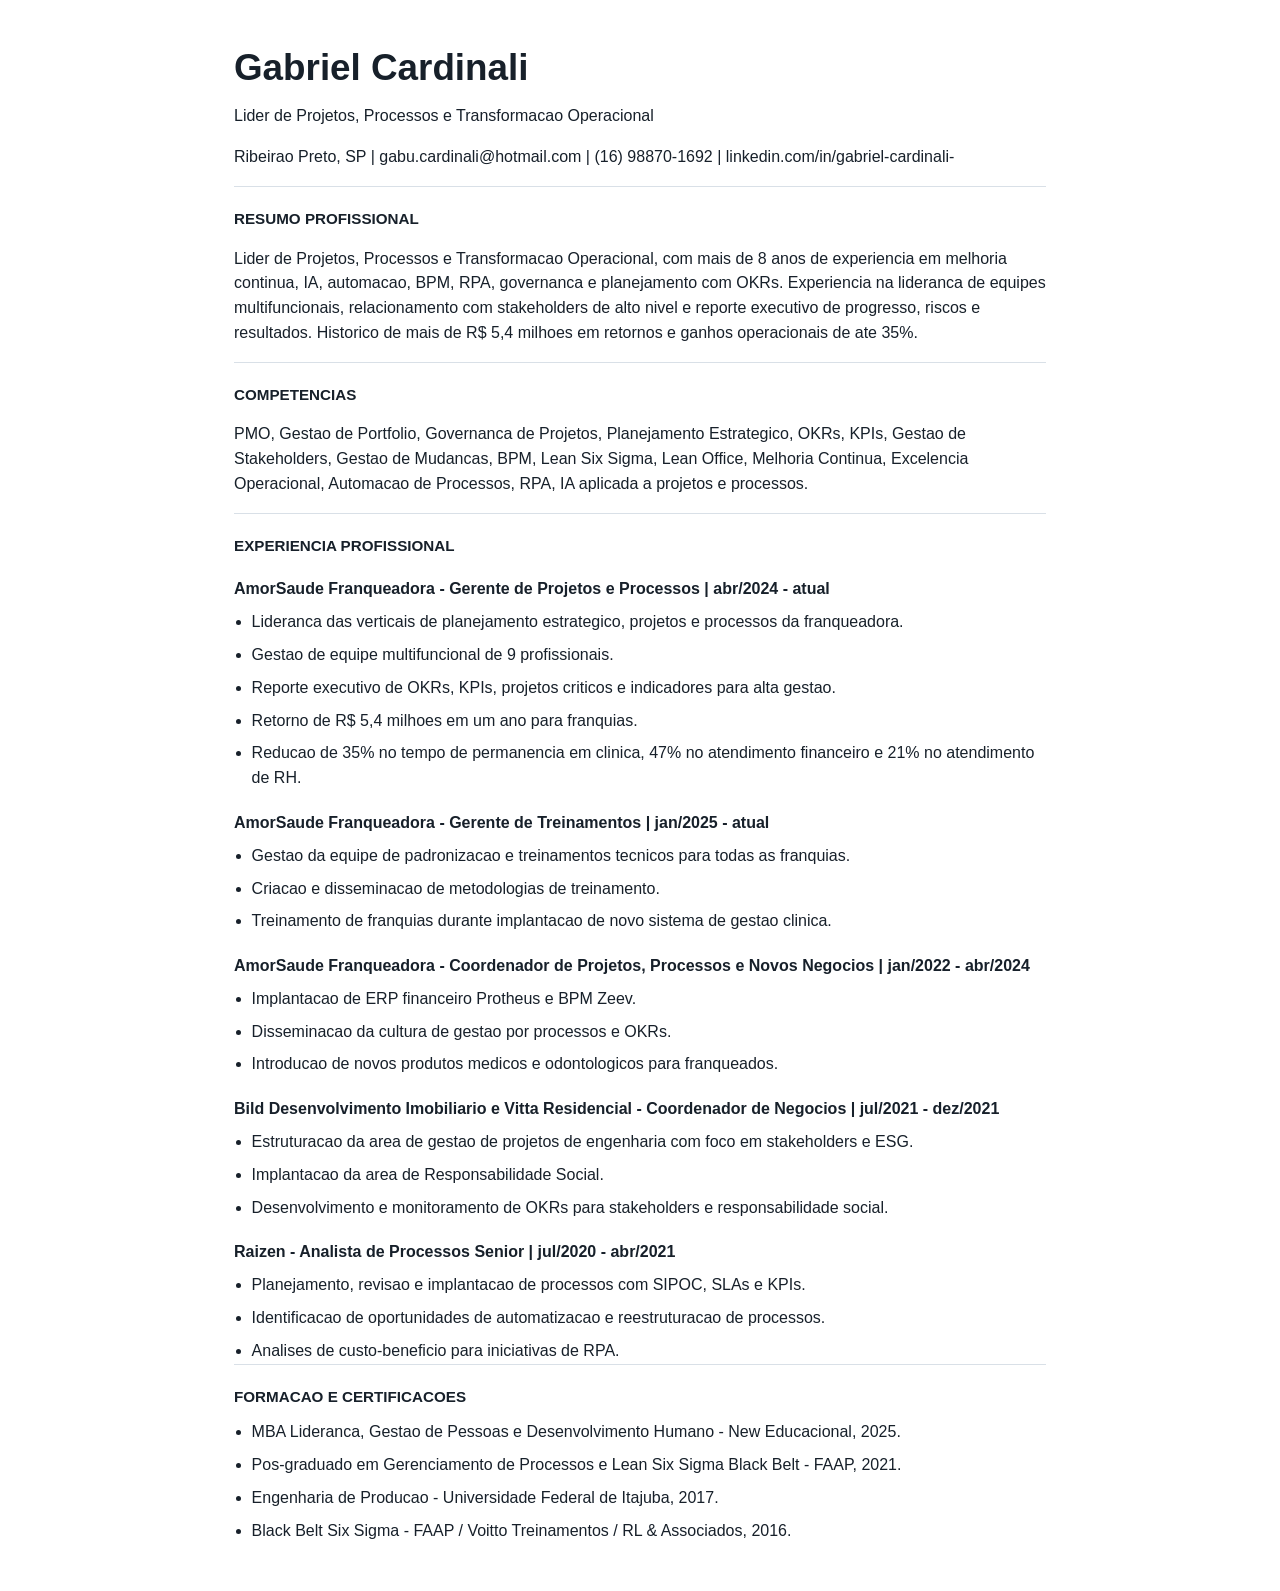
==== ats.html @ 2420775e "Add files via upload" ====
<!doctype html>
<html lang="pt-BR">
  <head>
    <meta charset="utf-8">
    <meta name="viewport" content="width=device-width, initial-scale=1">
    <title>Gabriel Cardinali | Curriculo ATS</title>
    <link rel="stylesheet" href="styles.css">
    <link rel="stylesheet" href="print.css" media="print">
  </head>
  <body class="ats-page">
    <main class="ats-document">
      <header>
        <h1>Gabriel Cardinali</h1>
        <p>Lider de Projetos, Processos e Transformacao Operacional</p>
        <p>Ribeirao Preto, SP | gabu.cardinali@hotmail.com | (16) 98870-1692 | linkedin.com/in/gabriel-cardinali-</p>
      </header>

      <section>
        <h2>Resumo profissional</h2>
        <p>
          Lider de Projetos, Processos e Transformacao Operacional, com mais de
          8 anos de experiencia em melhoria continua, IA, automacao, BPM, RPA,
          governanca e planejamento com OKRs. Experiencia na lideranca de equipes
          multifuncionais, relacionamento com stakeholders de alto nivel e reporte
          executivo de progresso, riscos e resultados. Historico de mais de R$ 5,4
          milhoes em retornos e ganhos operacionais de ate 35%.
        </p>
      </section>

      <section>
        <h2>Competencias</h2>
        <p>
          PMO, Gestao de Portfolio, Governanca de Projetos, Planejamento Estrategico,
          OKRs, KPIs, Gestao de Stakeholders, Gestao de Mudancas, BPM, Lean Six Sigma,
          Lean Office, Melhoria Continua, Excelencia Operacional, Automacao de Processos,
          RPA, IA aplicada a projetos e processos.
        </p>
      </section>

      <section>
        <h2>Experiencia profissional</h2>
        <h3>AmorSaude Franqueadora - Gerente de Projetos e Processos | abr/2024 - atual</h3>
        <ul>
          <li>Lideranca das verticais de planejamento estrategico, projetos e processos da franqueadora.</li>
          <li>Gestao de equipe multifuncional de 9 profissionais.</li>
          <li>Reporte executivo de OKRs, KPIs, projetos criticos e indicadores para alta gestao.</li>
          <li>Retorno de R$ 5,4 milhoes em um ano para franquias.</li>
          <li>Reducao de 35% no tempo de permanencia em clinica, 47% no atendimento financeiro e 21% no atendimento de RH.</li>
        </ul>

        <h3>AmorSaude Franqueadora - Gerente de Treinamentos | jan/2025 - atual</h3>
        <ul>
          <li>Gestao da equipe de padronizacao e treinamentos tecnicos para todas as franquias.</li>
          <li>Criacao e disseminacao de metodologias de treinamento.</li>
          <li>Treinamento de franquias durante implantacao de novo sistema de gestao clinica.</li>
        </ul>

        <h3>AmorSaude Franqueadora - Coordenador de Projetos, Processos e Novos Negocios | jan/2022 - abr/2024</h3>
        <ul>
          <li>Implantacao de ERP financeiro Protheus e BPM Zeev.</li>
          <li>Disseminacao da cultura de gestao por processos e OKRs.</li>
          <li>Introducao de novos produtos medicos e odontologicos para franqueados.</li>
        </ul>

        <h3>Bild Desenvolvimento Imobiliario e Vitta Residencial - Coordenador de Negocios | jul/2021 - dez/2021</h3>
        <ul>
          <li>Estruturacao da area de gestao de projetos de engenharia com foco em stakeholders e ESG.</li>
          <li>Implantacao da area de Responsabilidade Social.</li>
          <li>Desenvolvimento e monitoramento de OKRs para stakeholders e responsabilidade social.</li>
        </ul>

        <h3>Raizen - Analista de Processos Senior | jul/2020 - abr/2021</h3>
        <ul>
          <li>Planejamento, revisao e implantacao de processos com SIPOC, SLAs e KPIs.</li>
          <li>Identificacao de oportunidades de automatizacao e reestruturacao de processos.</li>
          <li>Analises de custo-beneficio para iniciativas de RPA.</li>
        </ul>
      </section>

      <section>
        <h2>Formacao e certificacoes</h2>
        <ul>
          <li>MBA Lideranca, Gestao de Pessoas e Desenvolvimento Humano - New Educacional, 2025.</li>
          <li>Pos-graduado em Gerenciamento de Processos e Lean Six Sigma Black Belt - FAAP, 2021.</li>
          <li>Engenharia de Producao - Universidade Federal de Itajuba, 2017.</li>
          <li>Black Belt Six Sigma - FAAP / Voitto Treinamentos / RL & Associados, 2016.</li>
        </ul>
      </section>
    </main>
  </body>
</html>
---- styles.css ----
:root {
  --ink: #17202a;
  --muted: #5d6874;
  --line: #d9e0e7;
  --paper: #f7f8f6;
  --surface: #ffffff;
  --accent: #0f766e;
  --accent-dark: #0c4a6e;
  --warm: #c48a32;
  --shadow: 0 18px 45px rgba(23, 32, 42, 0.12);
}

* {
  box-sizing: border-box;
}

html {
  scroll-behavior: smooth;
}

body {
  margin: 0;
  background: var(--paper);
  color: var(--ink);
  font-family: Arial, Helvetica, sans-serif;
  line-height: 1.55;
}

a {
  color: inherit;
  text-decoration-color: rgba(15, 118, 110, 0.35);
  text-underline-offset: 0.18em;
}

.hero {
  min-height: 92vh;
  padding: 24px clamp(20px, 4vw, 56px) 48px;
  background:
    linear-gradient(120deg, rgba(255, 255, 255, 0.94), rgba(255, 255, 255, 0.72)),
    repeating-linear-gradient(135deg, rgba(15, 118, 110, 0.08) 0 1px, transparent 1px 18px),
    var(--paper);
  border-bottom: 1px solid var(--line);
}

.topbar {
  display: flex;
  align-items: center;
  justify-content: space-between;
  max-width: 1180px;
  margin: 0 auto 64px;
}

.brand {
  display: grid;
  place-items: center;
  width: 44px;
  height: 44px;
  border: 1px solid var(--ink);
  font-weight: 700;
  text-decoration: none;
}

.nav-links {
  display: flex;
  gap: clamp(14px, 2vw, 28px);
  color: var(--muted);
  font-size: 0.92rem;
}

.nav-links a {
  text-decoration: none;
}

.hero-grid {
  display: grid;
  grid-template-columns: minmax(0, 1fr) minmax(280px, 390px);
  gap: clamp(28px, 5vw, 72px);
  align-items: end;
  max-width: 1180px;
  margin: 0 auto;
}

.eyebrow {
  margin: 0 0 12px;
  color: var(--accent-dark);
  font-size: 0.78rem;
  font-weight: 700;
  letter-spacing: 0;
  text-transform: uppercase;
}

h1,
h2,
h3,
p {
  overflow-wrap: anywhere;
}

h1 {
  max-width: 860px;
  margin: 0;
  font-size: clamp(3rem, 9vw, 7.2rem);
  line-height: 0.95;
  letter-spacing: 0;
}

.role {
  max-width: 780px;
  margin: 22px 0 0;
  font-size: clamp(1.25rem, 2.6vw, 2.25rem);
  line-height: 1.16;
  color: var(--ink);
}

.summary {
  max-width: 720px;
  margin: 22px 0 0;
  color: var(--muted);
  font-size: 1.08rem;
}

.hero-actions {
  display: flex;
  flex-wrap: wrap;
  gap: 12px;
  margin-top: 34px;
}

.button {
  display: inline-flex;
  align-items: center;
  justify-content: center;
  min-height: 44px;
  padding: 10px 16px;
  border: 1px solid var(--line);
  background: var(--surface);
  color: var(--ink);
  font-weight: 700;
  text-decoration: none;
}

.button.primary {
  background: var(--ink);
  border-color: var(--ink);
  color: #fff;
}

.executive-panel {
  padding: 28px;
  background: var(--surface);
  border: 1px solid var(--line);
  box-shadow: var(--shadow);
}

.panel-label {
  margin: 0 0 18px;
  color: var(--muted);
  font-size: 0.82rem;
  font-weight: 700;
  text-transform: uppercase;
}

.metric-stack {
  display: grid;
  gap: 18px;
}

.metric-stack div {
  padding-top: 18px;
  border-top: 1px solid var(--line);
}

.metric-stack strong {
  display: block;
  color: var(--accent);
  font-size: clamp(2rem, 5vw, 3.4rem);
  line-height: 1;
}

.metric-stack span {
  display: block;
  margin-top: 8px;
  color: var(--muted);
}

main {
  background: var(--surface);
}

.results-band,
.education-band {
  padding: 70px clamp(20px, 4vw, 56px);
}

.section-heading {
  max-width: 1180px;
  margin: 0 auto 26px;
}

.section-heading h2 {
  max-width: 820px;
  margin: 0;
  font-size: clamp(2rem, 4vw, 3.4rem);
  line-height: 1.06;
}

.section-heading.compact h2 {
  font-size: clamp(1.9rem, 3vw, 2.8rem);
}

.results-grid,
.education-grid {
  display: grid;
  grid-template-columns: repeat(4, minmax(0, 1fr));
  gap: 1px;
  max-width: 1180px;
  margin: 0 auto;
  background: var(--line);
  border: 1px solid var(--line);
}

.results-grid article,
.education-grid article {
  min-height: 160px;
  padding: 24px;
  background: var(--surface);
}

.results-grid span {
  display: block;
  color: var(--accent);
  font-size: clamp(1.7rem, 3vw, 2.5rem);
  font-weight: 800;
  line-height: 1;
}

.results-grid p,
.education-grid p {
  margin: 14px 0 0;
  color: var(--muted);
}

.content-grid {
  display: grid;
  grid-template-columns: 330px minmax(0, 1fr);
  gap: clamp(28px, 5vw, 70px);
  max-width: 1180px;
  margin: 0 auto;
  padding: 32px clamp(20px, 4vw, 56px) 76px;
}

.sidebar {
  align-self: start;
  position: sticky;
  top: 20px;
  display: grid;
  gap: 28px;
  padding: 28px;
  background: #f4f6f4;
  border: 1px solid var(--line);
}

.sidebar h2,
.ats-document h2 {
  margin: 0 0 12px;
  font-size: 0.95rem;
  text-transform: uppercase;
}

.sidebar p {
  margin: 0;
  color: var(--muted);
}

.plain-list {
  display: grid;
  gap: 8px;
  margin: 0;
  padding: 0;
  list-style: none;
  color: var(--muted);
}

.tag-list {
  display: flex;
  flex-wrap: wrap;
  gap: 8px;
}

.tag-list span {
  padding: 6px 9px;
  background: #fff;
  border: 1px solid var(--line);
  color: var(--ink);
  font-size: 0.86rem;
}

.timeline {
  display: grid;
  gap: 18px;
}

.job {
  padding: 28px 0;
  border-top: 1px solid var(--line);
}

.job-head {
  display: flex;
  align-items: start;
  justify-content: space-between;
  gap: 18px;
  margin-bottom: 16px;
}

.job h3,
.education-grid h3 {
  margin: 0;
  font-size: 1.2rem;
  line-height: 1.25;
}

.job-head p {
  margin: 6px 0 0;
  color: var(--muted);
}

.job-head span {
  flex: 0 0 auto;
  padding: 6px 10px;
  background: rgba(196, 138, 50, 0.12);
  color: #744c11;
  font-size: 0.82rem;
  font-weight: 700;
}

.job ul,
.ats-document ul {
  margin: 0;
  padding-left: 1.1rem;
}

.job li + li,
.ats-document li + li {
  margin-top: 8px;
}

.education-band {
  background: #f4f6f4;
  border-top: 1px solid var(--line);
}

.footer {
  display: flex;
  justify-content: space-between;
  gap: 16px;
  padding: 24px clamp(20px, 4vw, 56px);
  background: var(--ink);
  color: #fff;
}

.footer p {
  margin: 0;
}

.ats-page {
  background: #fff;
}

.ats-document {
  max-width: 860px;
  margin: 0 auto;
  padding: 48px 24px;
}

.ats-document h1 {
  font-size: 2.3rem;
  line-height: 1.1;
}

.ats-document h2 {
  padding-top: 20px;
  border-top: 1px solid var(--line);
}

.ats-document h3 {
  margin: 20px 0 8px;
  font-size: 1rem;
}

@media (max-width: 880px) {
  .hero {
    min-height: auto;
  }

  .topbar {
    align-items: flex-start;
    gap: 18px;
    margin-bottom: 44px;
  }

  .nav-links {
    flex-wrap: wrap;
    justify-content: flex-end;
  }

  .hero-grid,
  .content-grid {
    grid-template-columns: 1fr;
  }

  .sidebar {
    position: static;
  }

  .results-grid,
  .education-grid {
    grid-template-columns: repeat(2, minmax(0, 1fr));
  }
}

@media (max-width: 560px) {
  .topbar,
  .job-head,
  .footer {
    display: grid;
  }

  .nav-links {
    justify-content: start;
  }

  .results-grid,
  .education-grid {
    grid-template-columns: 1fr;
  }

  .hero-actions .button {
    width: 100%;
  }
}
---- print.css ----
@page {
  margin: 14mm;
}

* {
  box-shadow: none !important;
}

body {
  background: #fff !important;
  color: #111 !important;
  font-size: 10.5pt;
}

a {
  color: #111 !important;
  text-decoration: none;
}

.topbar,
.hero-actions,
.footer {
  display: none !important;
}

.hero {
  min-height: 0;
  padding: 0 0 10mm;
  background: #fff !important;
  border-bottom: 1px solid #bbb;
}

.hero-grid,
.content-grid,
.results-grid,
.education-grid {
  display: block;
  max-width: none;
  padding: 0;
  margin: 0;
  border: 0;
  background: #fff;
}

h1 {
  font-size: 28pt;
  line-height: 1;
}

.role {
  font-size: 15pt;
}

.summary,
.sidebar p,
.plain-list,
.job-head p,
.results-grid p,
.education-grid p {
  color: #222 !important;
}

.executive-panel,
.sidebar,
.results-grid article,
.education-grid article {
  padding: 0;
  border: 0;
  background: #fff;
}

.metric-stack,
.results-grid,
.education-grid {
  display: grid;
  grid-template-columns: repeat(2, 1fr);
  gap: 4mm;
}

.metric-stack div,
.job {
  break-inside: avoid;
  page-break-inside: avoid;
}

.results-band,
.education-band,
.content-grid {
  padding: 8mm 0 0;
}

.section-heading {
  margin: 0 0 4mm;
}

.section-heading h2 {
  font-size: 17pt;
}

.content-grid {
  display: block;
}

.sidebar {
  display: grid;
  grid-template-columns: repeat(2, 1fr);
  gap: 5mm;
  margin-bottom: 8mm;
}

.tag-list span,
.job-head span {
  border: 1px solid #bbb;
  background: #fff;
  color: #111;
}

.job {
  padding: 5mm 0;
}

.ats-document {
  max-width: none;
  padding: 0;
}
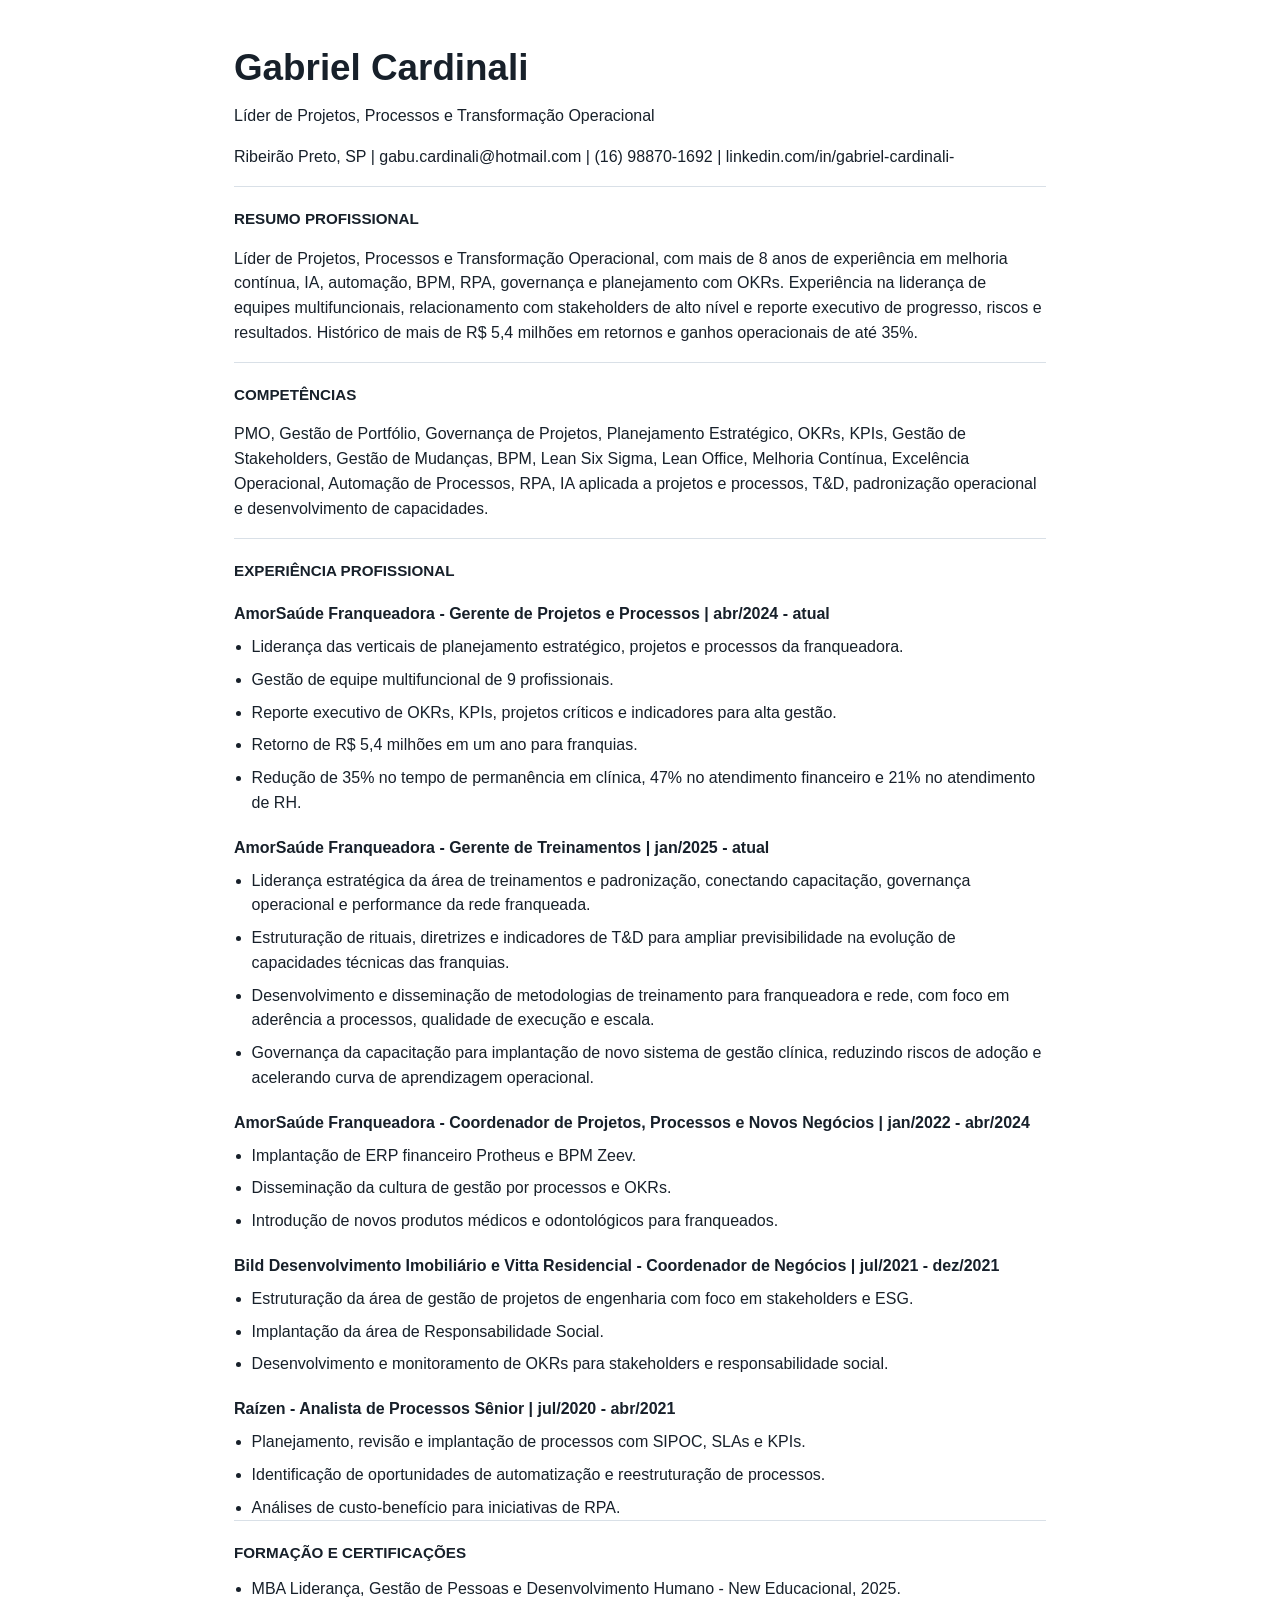
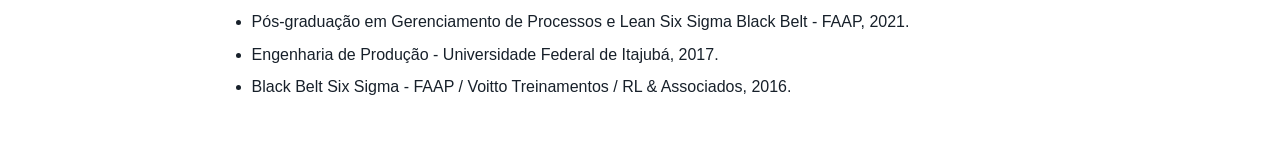
==== commit eddc1164: "Add files via upload" ====
--- a/ats.html
+++ b/ats.html
@@ -1,9 +1,13 @@
 <!doctype html>
 <html lang="pt-BR">
   <head>
-    <meta charset="utf-8">
-    <meta name="viewport" content="width=device-width, initial-scale=1">
-    <title>Gabriel Cardinali | Curriculo ATS</title>
+    <meta charset="UTF-8">
+    <meta name="viewport" content="width=device-width, initial-scale=1.0">
+    <title>Gabriel Cardinali | Currículo ATS</title>
+    <meta
+      name="description"
+      content="Versão ATS do currículo de Gabriel Cardinali, líder de Projetos, Processos, PMO, BPM, IA, RPA e Transformação Operacional."
+    >
     <link rel="stylesheet" href="styles.css">
     <link rel="stylesheet" href="print.css" media="print">
   </head>
@@ -11,79 +15,81 @@
     <main class="ats-document">
       <header>
         <h1>Gabriel Cardinali</h1>
-        <p>Lider de Projetos, Processos e Transformacao Operacional</p>
-        <p>Ribeirao Preto, SP | gabu.cardinali@hotmail.com | (16) 98870-1692 | linkedin.com/in/gabriel-cardinali-</p>
+        <p>Líder de Projetos, Processos e Transformação Operacional</p>
+        <p>Ribeirão Preto, SP | gabu.cardinali@hotmail.com | (16) 98870-1692 | linkedin.com/in/gabriel-cardinali-</p>
       </header>
 
       <section>
         <h2>Resumo profissional</h2>
         <p>
-          Lider de Projetos, Processos e Transformacao Operacional, com mais de
-          8 anos de experiencia em melhoria continua, IA, automacao, BPM, RPA,
-          governanca e planejamento com OKRs. Experiencia na lideranca de equipes
-          multifuncionais, relacionamento com stakeholders de alto nivel e reporte
-          executivo de progresso, riscos e resultados. Historico de mais de R$ 5,4
-          milhoes em retornos e ganhos operacionais de ate 35%.
+          Líder de Projetos, Processos e Transformação Operacional, com mais de
+          8 anos de experiência em melhoria contínua, IA, automação, BPM, RPA,
+          governança e planejamento com OKRs. Experiência na liderança de equipes
+          multifuncionais, relacionamento com stakeholders de alto nível e reporte
+          executivo de progresso, riscos e resultados. Histórico de mais de R$ 5,4
+          milhões em retornos e ganhos operacionais de até 35%.
         </p>
       </section>
 
       <section>
-        <h2>Competencias</h2>
+        <h2>Competências</h2>
         <p>
-          PMO, Gestao de Portfolio, Governanca de Projetos, Planejamento Estrategico,
-          OKRs, KPIs, Gestao de Stakeholders, Gestao de Mudancas, BPM, Lean Six Sigma,
-          Lean Office, Melhoria Continua, Excelencia Operacional, Automacao de Processos,
-          RPA, IA aplicada a projetos e processos.
+          PMO, Gestão de Portfólio, Governança de Projetos, Planejamento Estratégico,
+          OKRs, KPIs, Gestão de Stakeholders, Gestão de Mudanças, BPM, Lean Six Sigma,
+          Lean Office, Melhoria Contínua, Excelência Operacional, Automação de Processos,
+          RPA, IA aplicada a projetos e processos, T&amp;D, padronização operacional e
+          desenvolvimento de capacidades.
         </p>
       </section>
 
       <section>
-        <h2>Experiencia profissional</h2>
-        <h3>AmorSaude Franqueadora - Gerente de Projetos e Processos | abr/2024 - atual</h3>
+        <h2>Experiência profissional</h2>
+        <h3>AmorSaúde Franqueadora - Gerente de Projetos e Processos | abr/2024 - atual</h3>
         <ul>
-          <li>Lideranca das verticais de planejamento estrategico, projetos e processos da franqueadora.</li>
-          <li>Gestao de equipe multifuncional de 9 profissionais.</li>
-          <li>Reporte executivo de OKRs, KPIs, projetos criticos e indicadores para alta gestao.</li>
-          <li>Retorno de R$ 5,4 milhoes em um ano para franquias.</li>
-          <li>Reducao de 35% no tempo de permanencia em clinica, 47% no atendimento financeiro e 21% no atendimento de RH.</li>
+          <li>Liderança das verticais de planejamento estratégico, projetos e processos da franqueadora.</li>
+          <li>Gestão de equipe multifuncional de 9 profissionais.</li>
+          <li>Reporte executivo de OKRs, KPIs, projetos críticos e indicadores para alta gestão.</li>
+          <li>Retorno de R$ 5,4 milhões em um ano para franquias.</li>
+          <li>Redução de 35% no tempo de permanência em clínica, 47% no atendimento financeiro e 21% no atendimento de RH.</li>
         </ul>
 
-        <h3>AmorSaude Franqueadora - Gerente de Treinamentos | jan/2025 - atual</h3>
+        <h3>AmorSaúde Franqueadora - Gerente de Treinamentos | jan/2025 - atual</h3>
         <ul>
-          <li>Gestao da equipe de padronizacao e treinamentos tecnicos para todas as franquias.</li>
-          <li>Criacao e disseminacao de metodologias de treinamento.</li>
-          <li>Treinamento de franquias durante implantacao de novo sistema de gestao clinica.</li>
+          <li>Liderança estratégica da área de treinamentos e padronização, conectando capacitação, governança operacional e performance da rede franqueada.</li>
+          <li>Estruturação de rituais, diretrizes e indicadores de T&amp;D para ampliar previsibilidade na evolução de capacidades técnicas das franquias.</li>
+          <li>Desenvolvimento e disseminação de metodologias de treinamento para franqueadora e rede, com foco em aderência a processos, qualidade de execução e escala.</li>
+          <li>Governança da capacitação para implantação de novo sistema de gestão clínica, reduzindo riscos de adoção e acelerando curva de aprendizagem operacional.</li>
         </ul>
 
-        <h3>AmorSaude Franqueadora - Coordenador de Projetos, Processos e Novos Negocios | jan/2022 - abr/2024</h3>
+        <h3>AmorSaúde Franqueadora - Coordenador de Projetos, Processos e Novos Negócios | jan/2022 - abr/2024</h3>
         <ul>
-          <li>Implantacao de ERP financeiro Protheus e BPM Zeev.</li>
-          <li>Disseminacao da cultura de gestao por processos e OKRs.</li>
-          <li>Introducao de novos produtos medicos e odontologicos para franqueados.</li>
+          <li>Implantação de ERP financeiro Protheus e BPM Zeev.</li>
+          <li>Disseminação da cultura de gestão por processos e OKRs.</li>
+          <li>Introdução de novos produtos médicos e odontológicos para franqueados.</li>
         </ul>
 
-        <h3>Bild Desenvolvimento Imobiliario e Vitta Residencial - Coordenador de Negocios | jul/2021 - dez/2021</h3>
+        <h3>Bild Desenvolvimento Imobiliário e Vitta Residencial - Coordenador de Negócios | jul/2021 - dez/2021</h3>
         <ul>
-          <li>Estruturacao da area de gestao de projetos de engenharia com foco em stakeholders e ESG.</li>
-          <li>Implantacao da area de Responsabilidade Social.</li>
+          <li>Estruturação da área de gestão de projetos de engenharia com foco em stakeholders e ESG.</li>
+          <li>Implantação da área de Responsabilidade Social.</li>
           <li>Desenvolvimento e monitoramento de OKRs para stakeholders e responsabilidade social.</li>
         </ul>
 
-        <h3>Raizen - Analista de Processos Senior | jul/2020 - abr/2021</h3>
+        <h3>Raízen - Analista de Processos Sênior | jul/2020 - abr/2021</h3>
         <ul>
-          <li>Planejamento, revisao e implantacao de processos com SIPOC, SLAs e KPIs.</li>
-          <li>Identificacao de oportunidades de automatizacao e reestruturacao de processos.</li>
-          <li>Analises de custo-beneficio para iniciativas de RPA.</li>
+          <li>Planejamento, revisão e implantação de processos com SIPOC, SLAs e KPIs.</li>
+          <li>Identificação de oportunidades de automatização e reestruturação de processos.</li>
+          <li>Análises de custo-benefício para iniciativas de RPA.</li>
         </ul>
       </section>
 
       <section>
-        <h2>Formacao e certificacoes</h2>
+        <h2>Formação e certificações</h2>
         <ul>
-          <li>MBA Lideranca, Gestao de Pessoas e Desenvolvimento Humano - New Educacional, 2025.</li>
-          <li>Pos-graduado em Gerenciamento de Processos e Lean Six Sigma Black Belt - FAAP, 2021.</li>
-          <li>Engenharia de Producao - Universidade Federal de Itajuba, 2017.</li>
-          <li>Black Belt Six Sigma - FAAP / Voitto Treinamentos / RL & Associados, 2016.</li>
+          <li>MBA Liderança, Gestão de Pessoas e Desenvolvimento Humano - New Educacional, 2025.</li>
+          <li>Pós-graduação em Gerenciamento de Processos e Lean Six Sigma Black Belt - FAAP, 2021.</li>
+          <li>Engenharia de Produção - Universidade Federal de Itajubá, 2017.</li>
+          <li>Black Belt Six Sigma - FAAP / Voitto Treinamentos / RL &amp; Associados, 2016.</li>
         </ul>
       </section>
     </main>
--- a/print.css
+++ b/print.css
@@ -1,15 +1,21 @@
 @page {
-  margin: 14mm;
+  size: A4;
+  margin: 13mm;
 }
 
 * {
   box-shadow: none !important;
 }
 
+html {
+  scroll-behavior: auto;
+}
+
 body {
   background: #fff !important;
   color: #111 !important;
   font-size: 10.5pt;
+  line-height: 1.38;
 }
 
 a {
@@ -25,7 +31,7 @@
 
 .hero {
   min-height: 0;
-  padding: 0 0 10mm;
+  padding: 0 0 8mm;
   background: #fff !important;
   border-bottom: 1px solid #bbb;
 }
@@ -43,12 +49,19 @@
 }
 
 h1 {
-  font-size: 28pt;
+  font-size: 27pt;
   line-height: 1;
 }
 
+h2,
+h3 {
+  break-after: avoid;
+  page-break-after: avoid;
+}
+
 .role {
-  font-size: 15pt;
+  margin-top: 5mm;
+  font-size: 14pt;
 }
 
 .summary,
@@ -78,6 +91,8 @@
 }
 
 .metric-stack div,
+.results-grid article,
+.education-grid article,
 .job {
   break-inside: avoid;
   page-break-inside: avoid;
@@ -86,7 +101,7 @@
 .results-band,
 .education-band,
 .content-grid {
-  padding: 8mm 0 0;
+  padding: 7mm 0 0;
 }
 
 .section-heading {
@@ -94,7 +109,7 @@
 }
 
 .section-heading h2 {
-  font-size: 17pt;
+  font-size: 16pt;
 }
 
 .content-grid {
@@ -105,7 +120,11 @@
   display: grid;
   grid-template-columns: repeat(2, 1fr);
   gap: 5mm;
-  margin-bottom: 8mm;
+  margin-bottom: 7mm;
+}
+
+.tag-list {
+  gap: 4px;
 }
 
 .tag-list span,
@@ -116,10 +135,24 @@
 }
 
 .job {
-  padding: 5mm 0;
+  padding: 4.5mm 0;
+}
+
+.job ul,
+.ats-document ul {
+  margin-top: 2mm;
 }
 
 .ats-document {
   max-width: none;
   padding: 0;
 }
+
+.ats-document h1 {
+  font-size: 24pt;
+}
+
+.ats-document h2 {
+  margin-top: 6mm;
+  padding-top: 4mm;
+}
